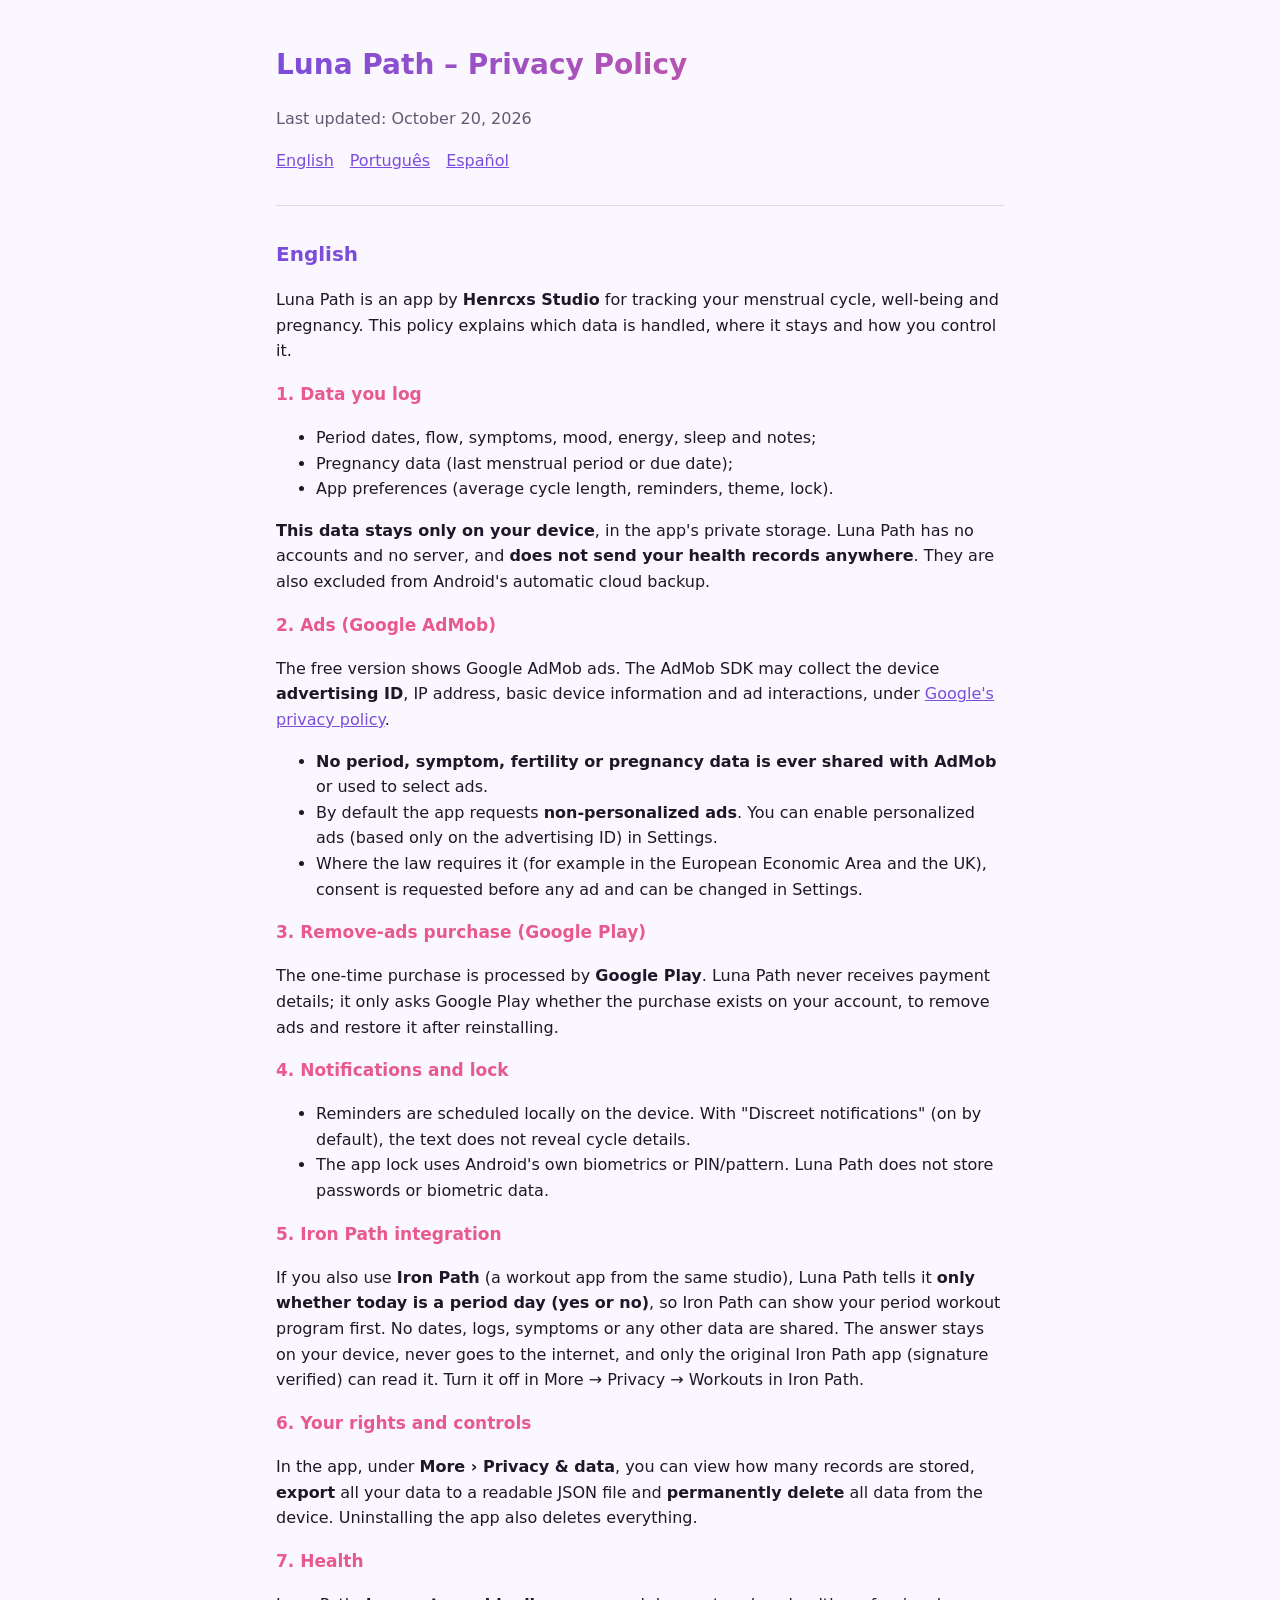
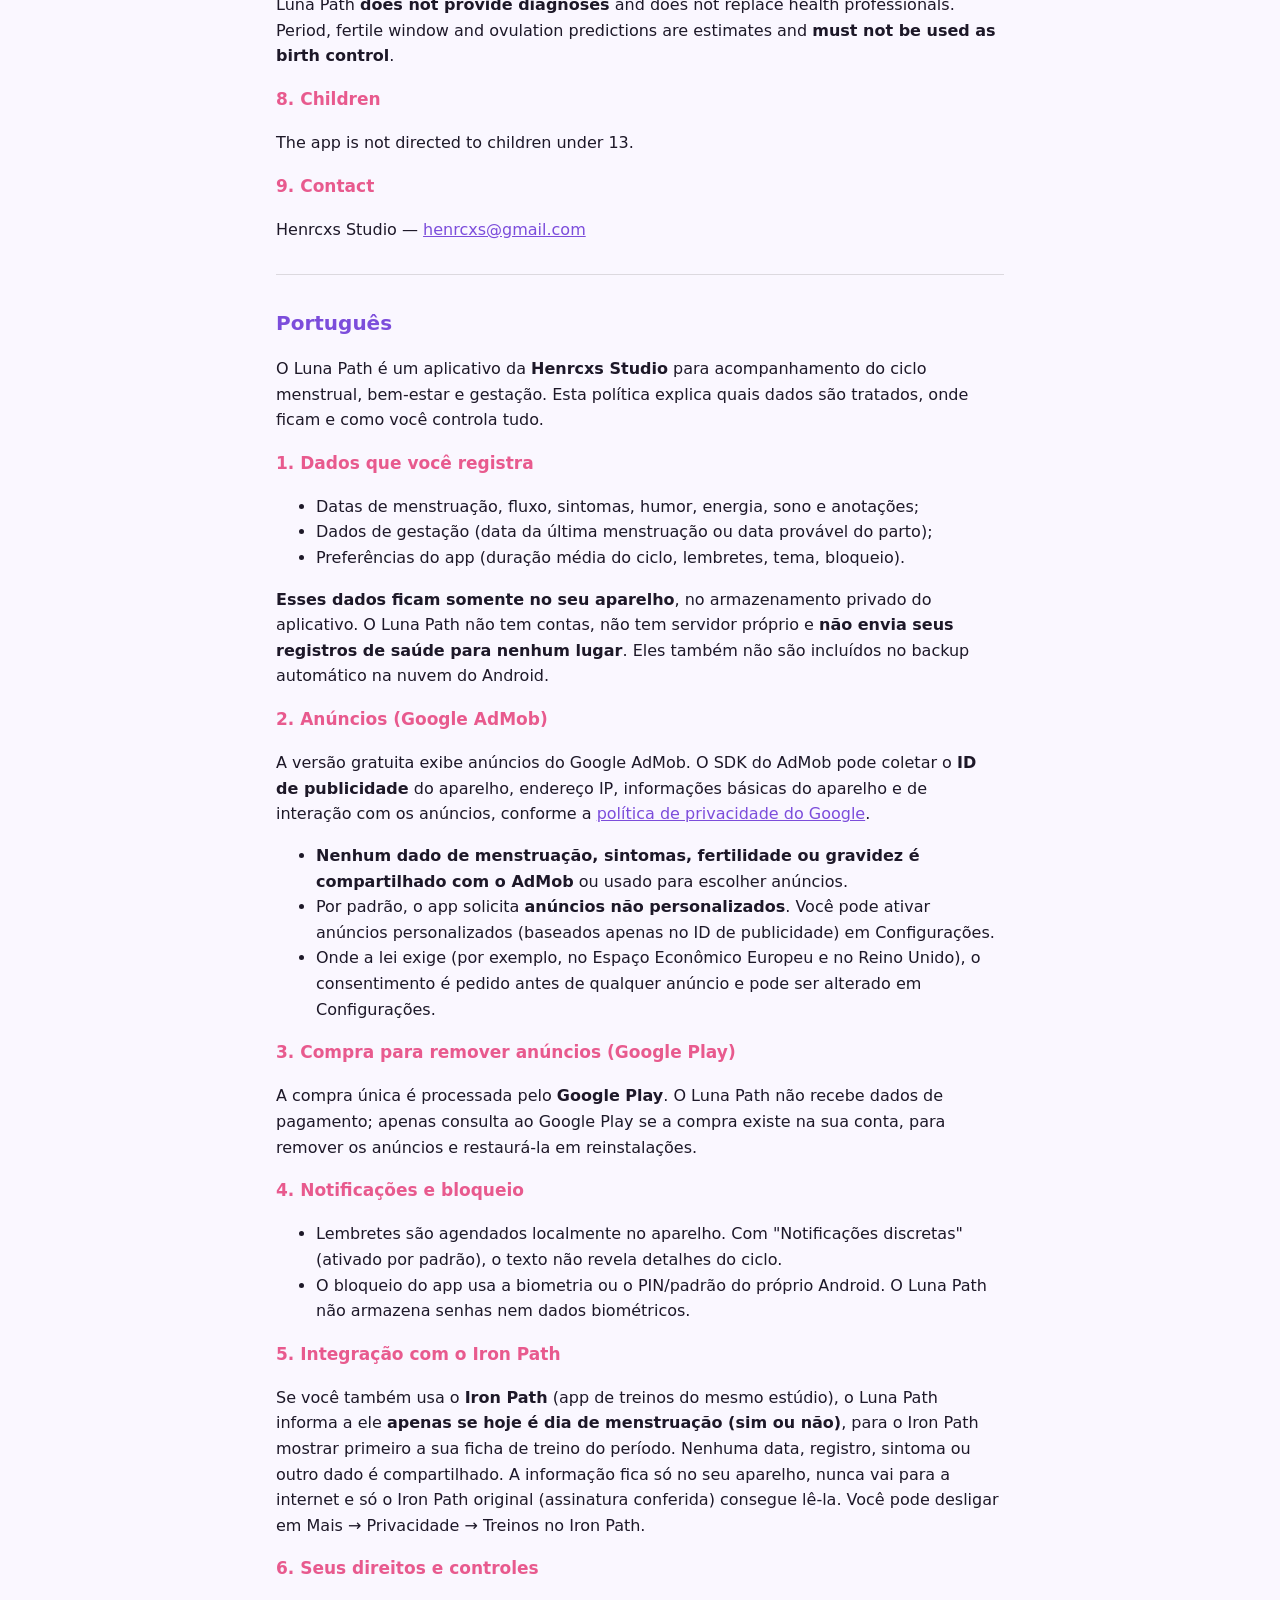
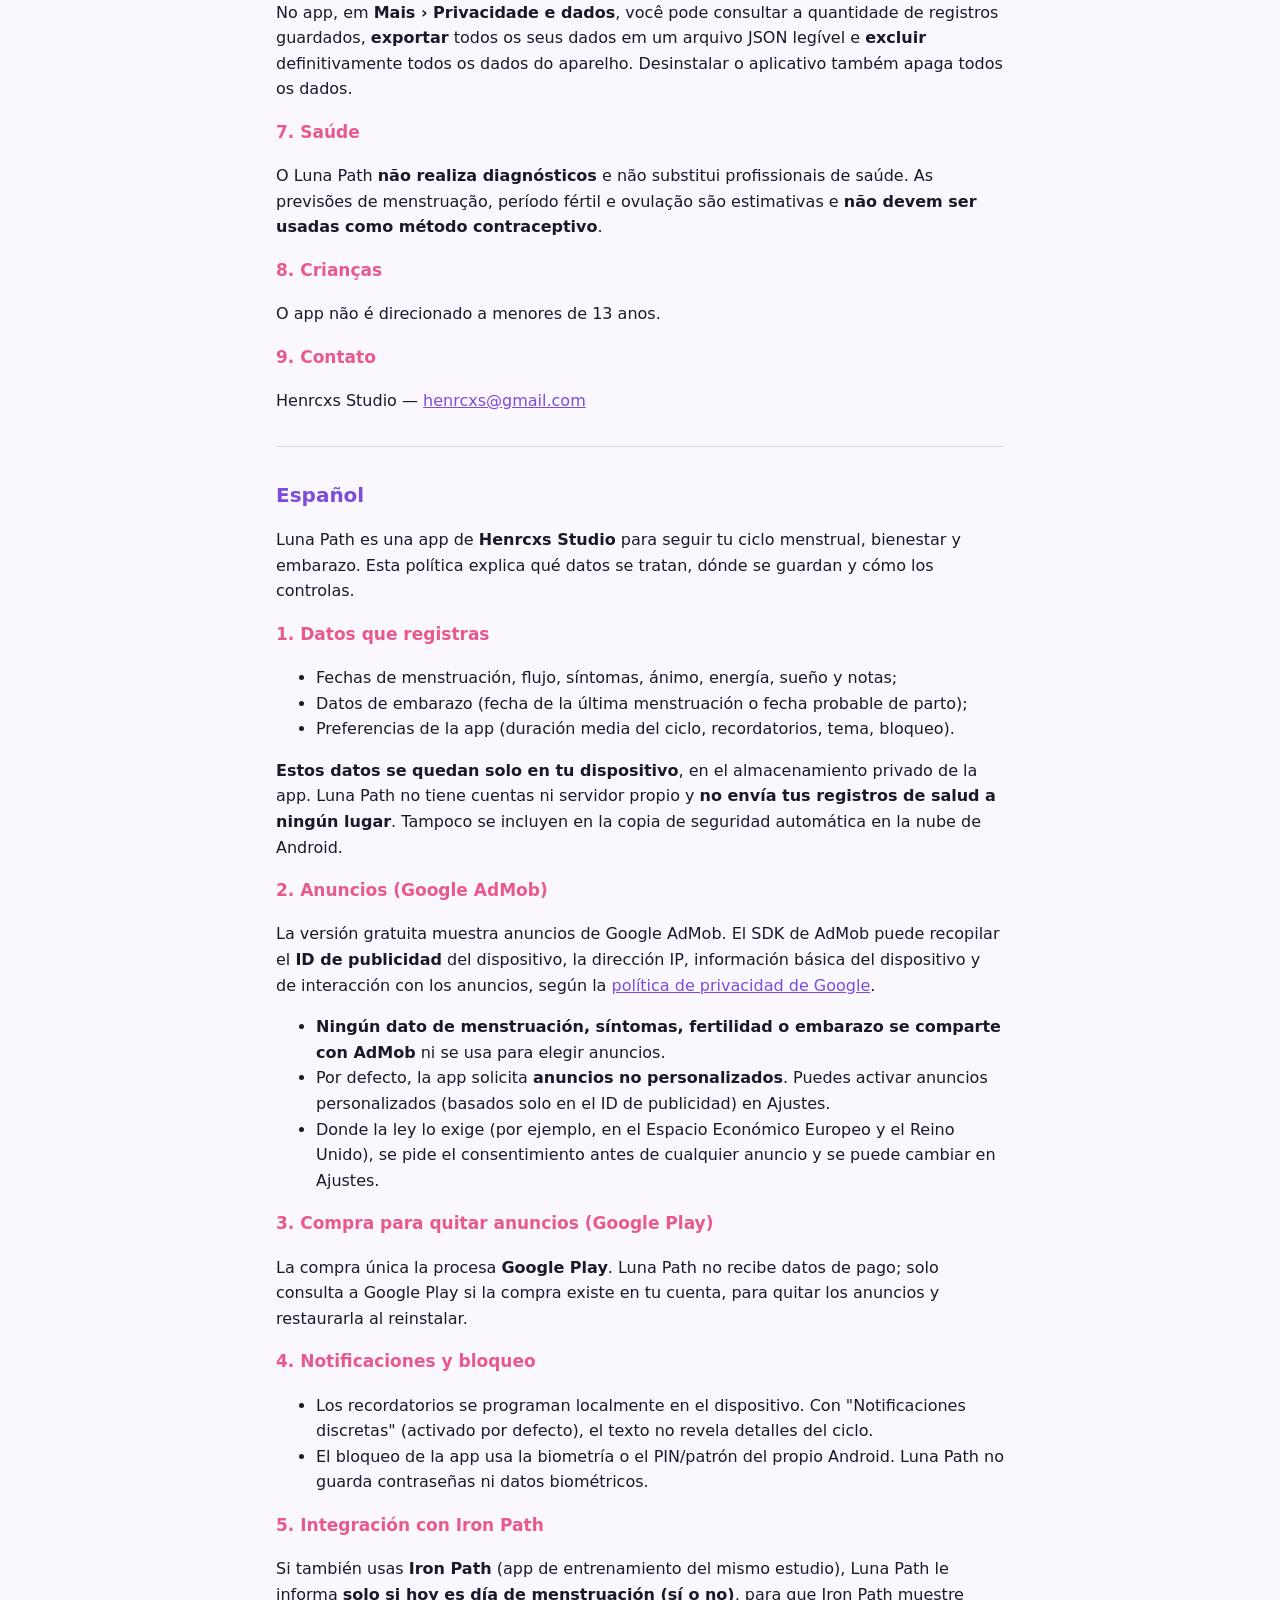
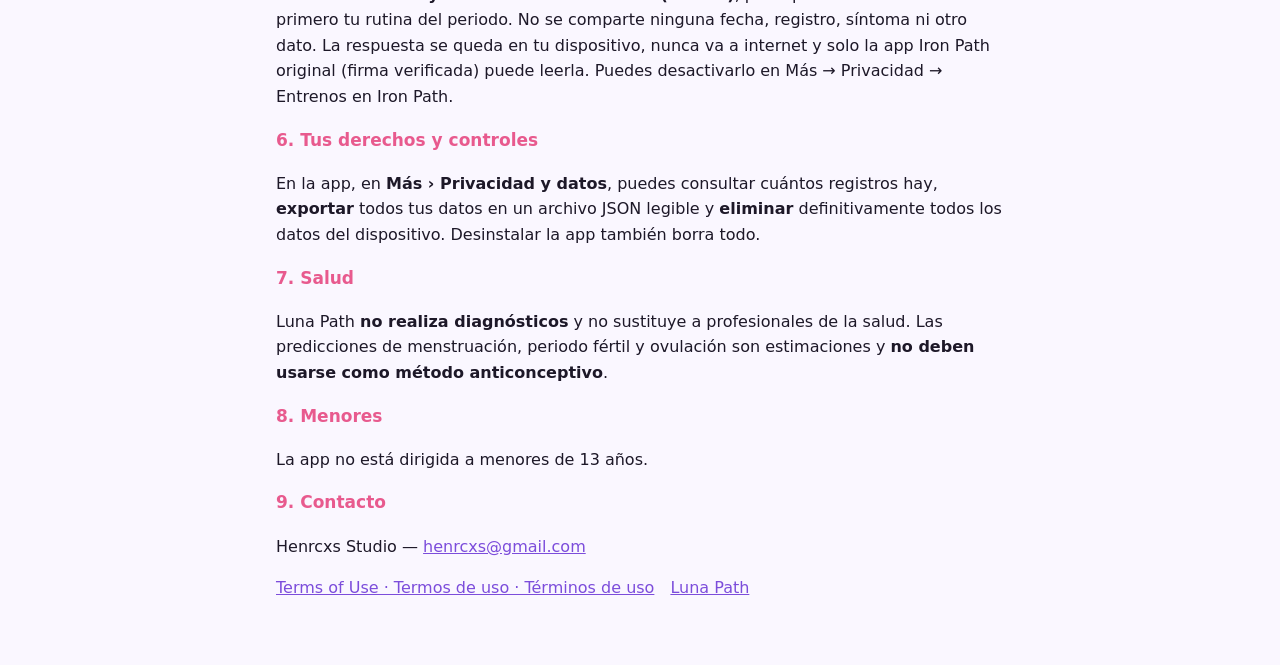
==== privacy.html @ cad344ab "Páginas do Luna Path: política de privacidade e termos de uso (EN/PT/ES) Co-Authored-By: Claude Opus" ====
<!doctype html>
<html lang="en">
<head>
<meta charset="utf-8">
<meta name="viewport" content="width=device-width, initial-scale=1">
<title>Luna Path – Privacy Policy</title>
<link rel="stylesheet" href="style.css">
</head>
<body>
<main>
<h1>Luna Path – Privacy Policy</h1>
<p class="muted">Last updated: October 20, 2026</p>
<nav><a href="#en">English</a><a href="#pt">Português</a><a href="#es">Español</a></nav>

<section id="en">
<h2>English</h2>
<p>Luna Path is an app by <strong>Henrcxs Studio</strong> for tracking your menstrual cycle, well-being and pregnancy. This policy explains which data is handled, where it stays and how you control it.</p>
<h3>1. Data you log</h3>
<ul>
<li>Period dates, flow, symptoms, mood, energy, sleep and notes;</li>
<li>Pregnancy data (last menstrual period or due date);</li>
<li>App preferences (average cycle length, reminders, theme, lock).</li>
</ul>
<p><strong>This data stays only on your device</strong>, in the app's private storage. Luna Path has no accounts and no server, and <strong>does not send your health records anywhere</strong>. They are also excluded from Android's automatic cloud backup.</p>
<h3>2. Ads (Google AdMob)</h3>
<p>The free version shows Google AdMob ads. The AdMob SDK may collect the device <strong>advertising ID</strong>, IP address, basic device information and ad interactions, under <a href="https://policies.google.com/privacy">Google's privacy policy</a>.</p>
<ul>
<li><strong>No period, symptom, fertility or pregnancy data is ever shared with AdMob</strong> or used to select ads.</li>
<li>By default the app requests <strong>non-personalized ads</strong>. You can enable personalized ads (based only on the advertising ID) in Settings.</li>
<li>Where the law requires it (for example in the European Economic Area and the UK), consent is requested before any ad and can be changed in Settings.</li>
</ul>
<h3>3. Remove-ads purchase (Google Play)</h3>
<p>The one-time purchase is processed by <strong>Google Play</strong>. Luna Path never receives payment details; it only asks Google Play whether the purchase exists on your account, to remove ads and restore it after reinstalling.</p>
<h3>4. Notifications and lock</h3>
<ul>
<li>Reminders are scheduled locally on the device. With "Discreet notifications" (on by default), the text does not reveal cycle details.</li>
<li>The app lock uses Android's own biometrics or PIN/pattern. Luna Path does not store passwords or biometric data.</li>
</ul>
<h3>5. Iron Path integration</h3>
<p>If you also use <strong>Iron Path</strong> (a workout app from the same studio), Luna Path tells it <strong>only whether today is a period day (yes or no)</strong>, so Iron Path can show your period workout program first. No dates, logs, symptoms or any other data are shared. The answer stays on your device, never goes to the internet, and only the original Iron Path app (signature verified) can read it. Turn it off in More → Privacy → Workouts in Iron Path.</p>
<h3>6. Your rights and controls</h3>
<p>In the app, under <strong>More › Privacy & data</strong>, you can view how many records are stored, <strong>export</strong> all your data to a readable JSON file and <strong>permanently delete</strong> all data from the device. Uninstalling the app also deletes everything.</p>
<h3>7. Health</h3>
<p>Luna Path <strong>does not provide diagnoses</strong> and does not replace health professionals. Period, fertile window and ovulation predictions are estimates and <strong>must not be used as birth control</strong>.</p>
<h3>8. Children</h3>
<p>The app is not directed to children under 13.</p>
<h3>9. Contact</h3>
<p>Henrcxs Studio — <a href="mailto:henrcxs@gmail.com">henrcxs@gmail.com</a></p>
</section>

<section id="pt">
<h2>Português</h2>
<p>O Luna Path é um aplicativo da <strong>Henrcxs Studio</strong> para acompanhamento do ciclo menstrual, bem-estar e gestação. Esta política explica quais dados são tratados, onde ficam e como você controla tudo.</p>
<h3>1. Dados que você registra</h3>
<ul>
<li>Datas de menstruação, fluxo, sintomas, humor, energia, sono e anotações;</li>
<li>Dados de gestação (data da última menstruação ou data provável do parto);</li>
<li>Preferências do app (duração média do ciclo, lembretes, tema, bloqueio).</li>
</ul>
<p><strong>Esses dados ficam somente no seu aparelho</strong>, no armazenamento privado do aplicativo. O Luna Path não tem contas, não tem servidor próprio e <strong>não envia seus registros de saúde para nenhum lugar</strong>. Eles também não são incluídos no backup automático na nuvem do Android.</p>
<h3>2. Anúncios (Google AdMob)</h3>
<p>A versão gratuita exibe anúncios do Google AdMob. O SDK do AdMob pode coletar o <strong>ID de publicidade</strong> do aparelho, endereço IP, informações básicas do aparelho e de interação com os anúncios, conforme a <a href="https://policies.google.com/privacy?hl=pt-BR">política de privacidade do Google</a>.</p>
<ul>
<li><strong>Nenhum dado de menstruação, sintomas, fertilidade ou gravidez é compartilhado com o AdMob</strong> ou usado para escolher anúncios.</li>
<li>Por padrão, o app solicita <strong>anúncios não personalizados</strong>. Você pode ativar anúncios personalizados (baseados apenas no ID de publicidade) em Configurações.</li>
<li>Onde a lei exige (por exemplo, no Espaço Econômico Europeu e no Reino Unido), o consentimento é pedido antes de qualquer anúncio e pode ser alterado em Configurações.</li>
</ul>
<h3>3. Compra para remover anúncios (Google Play)</h3>
<p>A compra única é processada pelo <strong>Google Play</strong>. O Luna Path não recebe dados de pagamento; apenas consulta ao Google Play se a compra existe na sua conta, para remover os anúncios e restaurá-la em reinstalações.</p>
<h3>4. Notificações e bloqueio</h3>
<ul>
<li>Lembretes são agendados localmente no aparelho. Com "Notificações discretas" (ativado por padrão), o texto não revela detalhes do ciclo.</li>
<li>O bloqueio do app usa a biometria ou o PIN/padrão do próprio Android. O Luna Path não armazena senhas nem dados biométricos.</li>
</ul>
<h3>5. Integração com o Iron Path</h3>
<p>Se você também usa o <strong>Iron Path</strong> (app de treinos do mesmo estúdio), o Luna Path informa a ele <strong>apenas se hoje é dia de menstruação (sim ou não)</strong>, para o Iron Path mostrar primeiro a sua ficha de treino do período. Nenhuma data, registro, sintoma ou outro dado é compartilhado. A informação fica só no seu aparelho, nunca vai para a internet e só o Iron Path original (assinatura conferida) consegue lê-la. Você pode desligar em Mais → Privacidade → Treinos no Iron Path.</p>
<h3>6. Seus direitos e controles</h3>
<p>No app, em <strong>Mais › Privacidade e dados</strong>, você pode consultar a quantidade de registros guardados, <strong>exportar</strong> todos os seus dados em um arquivo JSON legível e <strong>excluir</strong> definitivamente todos os dados do aparelho. Desinstalar o aplicativo também apaga todos os dados.</p>
<h3>7. Saúde</h3>
<p>O Luna Path <strong>não realiza diagnósticos</strong> e não substitui profissionais de saúde. As previsões de menstruação, período fértil e ovulação são estimativas e <strong>não devem ser usadas como método contraceptivo</strong>.</p>
<h3>8. Crianças</h3>
<p>O app não é direcionado a menores de 13 anos.</p>
<h3>9. Contato</h3>
<p>Henrcxs Studio — <a href="mailto:henrcxs@gmail.com">henrcxs@gmail.com</a></p>
</section>

<section id="es">
<h2>Español</h2>
<p>Luna Path es una app de <strong>Henrcxs Studio</strong> para seguir tu ciclo menstrual, bienestar y embarazo. Esta política explica qué datos se tratan, dónde se guardan y cómo los controlas.</p>
<h3>1. Datos que registras</h3>
<ul>
<li>Fechas de menstruación, flujo, síntomas, ánimo, energía, sueño y notas;</li>
<li>Datos de embarazo (fecha de la última menstruación o fecha probable de parto);</li>
<li>Preferencias de la app (duración media del ciclo, recordatorios, tema, bloqueo).</li>
</ul>
<p><strong>Estos datos se quedan solo en tu dispositivo</strong>, en el almacenamiento privado de la app. Luna Path no tiene cuentas ni servidor propio y <strong>no envía tus registros de salud a ningún lugar</strong>. Tampoco se incluyen en la copia de seguridad automática en la nube de Android.</p>
<h3>2. Anuncios (Google AdMob)</h3>
<p>La versión gratuita muestra anuncios de Google AdMob. El SDK de AdMob puede recopilar el <strong>ID de publicidad</strong> del dispositivo, la dirección IP, información básica del dispositivo y de interacción con los anuncios, según la <a href="https://policies.google.com/privacy?hl=es">política de privacidad de Google</a>.</p>
<ul>
<li><strong>Ningún dato de menstruación, síntomas, fertilidad o embarazo se comparte con AdMob</strong> ni se usa para elegir anuncios.</li>
<li>Por defecto, la app solicita <strong>anuncios no personalizados</strong>. Puedes activar anuncios personalizados (basados solo en el ID de publicidad) en Ajustes.</li>
<li>Donde la ley lo exige (por ejemplo, en el Espacio Económico Europeo y el Reino Unido), se pide el consentimiento antes de cualquier anuncio y se puede cambiar en Ajustes.</li>
</ul>
<h3>3. Compra para quitar anuncios (Google Play)</h3>
<p>La compra única la procesa <strong>Google Play</strong>. Luna Path no recibe datos de pago; solo consulta a Google Play si la compra existe en tu cuenta, para quitar los anuncios y restaurarla al reinstalar.</p>
<h3>4. Notificaciones y bloqueo</h3>
<ul>
<li>Los recordatorios se programan localmente en el dispositivo. Con "Notificaciones discretas" (activado por defecto), el texto no revela detalles del ciclo.</li>
<li>El bloqueo de la app usa la biometría o el PIN/patrón del propio Android. Luna Path no guarda contraseñas ni datos biométricos.</li>
</ul>
<h3>5. Integración con Iron Path</h3>
<p>Si también usas <strong>Iron Path</strong> (app de entrenamiento del mismo estudio), Luna Path le informa <strong>solo si hoy es día de menstruación (sí o no)</strong>, para que Iron Path muestre primero tu rutina del periodo. No se comparte ninguna fecha, registro, síntoma ni otro dato. La respuesta se queda en tu dispositivo, nunca va a internet y solo la app Iron Path original (firma verificada) puede leerla. Puedes desactivarlo en Más → Privacidad → Entrenos en Iron Path.</p>
<h3>6. Tus derechos y controles</h3>
<p>En la app, en <strong>Más › Privacidad y datos</strong>, puedes consultar cuántos registros hay, <strong>exportar</strong> todos tus datos en un archivo JSON legible y <strong>eliminar</strong> definitivamente todos los datos del dispositivo. Desinstalar la app también borra todo.</p>
<h3>7. Salud</h3>
<p>Luna Path <strong>no realiza diagnósticos</strong> y no sustituye a profesionales de la salud. Las predicciones de menstruación, periodo fértil y ovulación son estimaciones y <strong>no deben usarse como método anticonceptivo</strong>.</p>
<h3>8. Menores</h3>
<p>La app no está dirigida a menores de 13 años.</p>
<h3>9. Contacto</h3>
<p>Henrcxs Studio — <a href="mailto:henrcxs@gmail.com">henrcxs@gmail.com</a></p>
</section>
<footer><p><a href="terms.html">Terms of Use · Termos de uso · Términos de uso</a><a href="index.html">Luna Path</a></p></footer>
</main>
</body>
</html>
---- style.css ----
/* Visual do Luna Path: lilás, roxo e rosa suave. */
:root { --bg:#faf7ff; --text:#1d1828; --muted:#625a73; --brand:#7c4ddb; --accent:#e85a8e; }
@media (prefers-color-scheme: dark) { :root { --bg:#131019; --text:#eee9f7; --muted:#b0a7c2; --brand:#c4a8ff; --accent:#ff9ec0; } }
* { box-sizing: border-box; }
body { margin:0; background:var(--bg); color:var(--text); font-family:system-ui,-apple-system,Segoe UI,Roboto,sans-serif; line-height:1.6; }
main { max-width:760px; margin:0 auto; padding:24px 16px 48px; }
h1 { font-size:28px; background:linear-gradient(90deg,#7c4ddb,#e85a8e); -webkit-background-clip:text; background-clip:text; color:transparent; }
h2 { font-size:20px; margin-top:32px; color:var(--brand); }
h3 { color:var(--accent); font-size:17px; }
a { color:var(--brand); }
nav a, footer a { margin-right:16px; }
.muted { color:var(--muted); }
section { border-top:1px solid #8884; margin-top:32px; }
.hero { min-height:80vh; display:flex; flex-direction:column; align-items:center; justify-content:center; text-align:center; }
.moon { width:76px; height:76px; border-radius:22px; display:flex; align-items:center; justify-content:center; font-size:38px;
        background:linear-gradient(135deg,#7c4ddb,#e85a8e); margin-bottom:16px; }
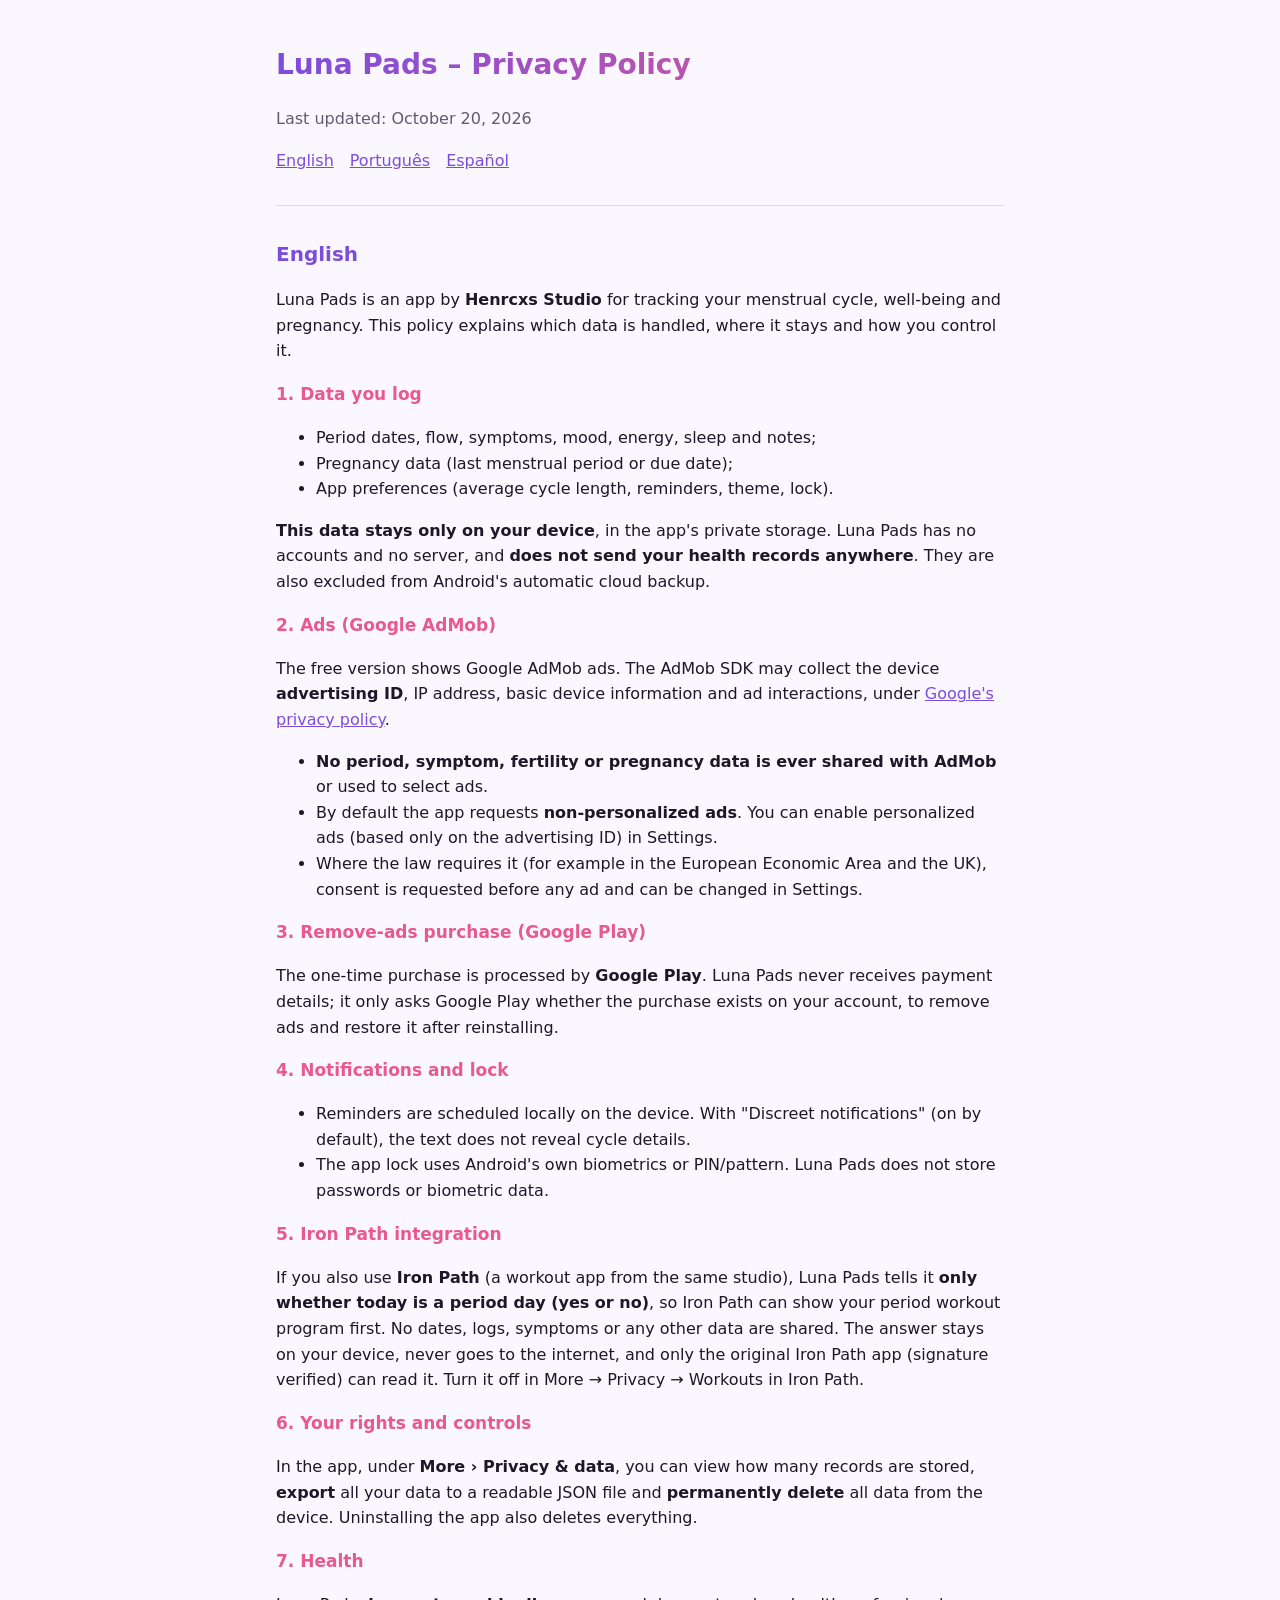
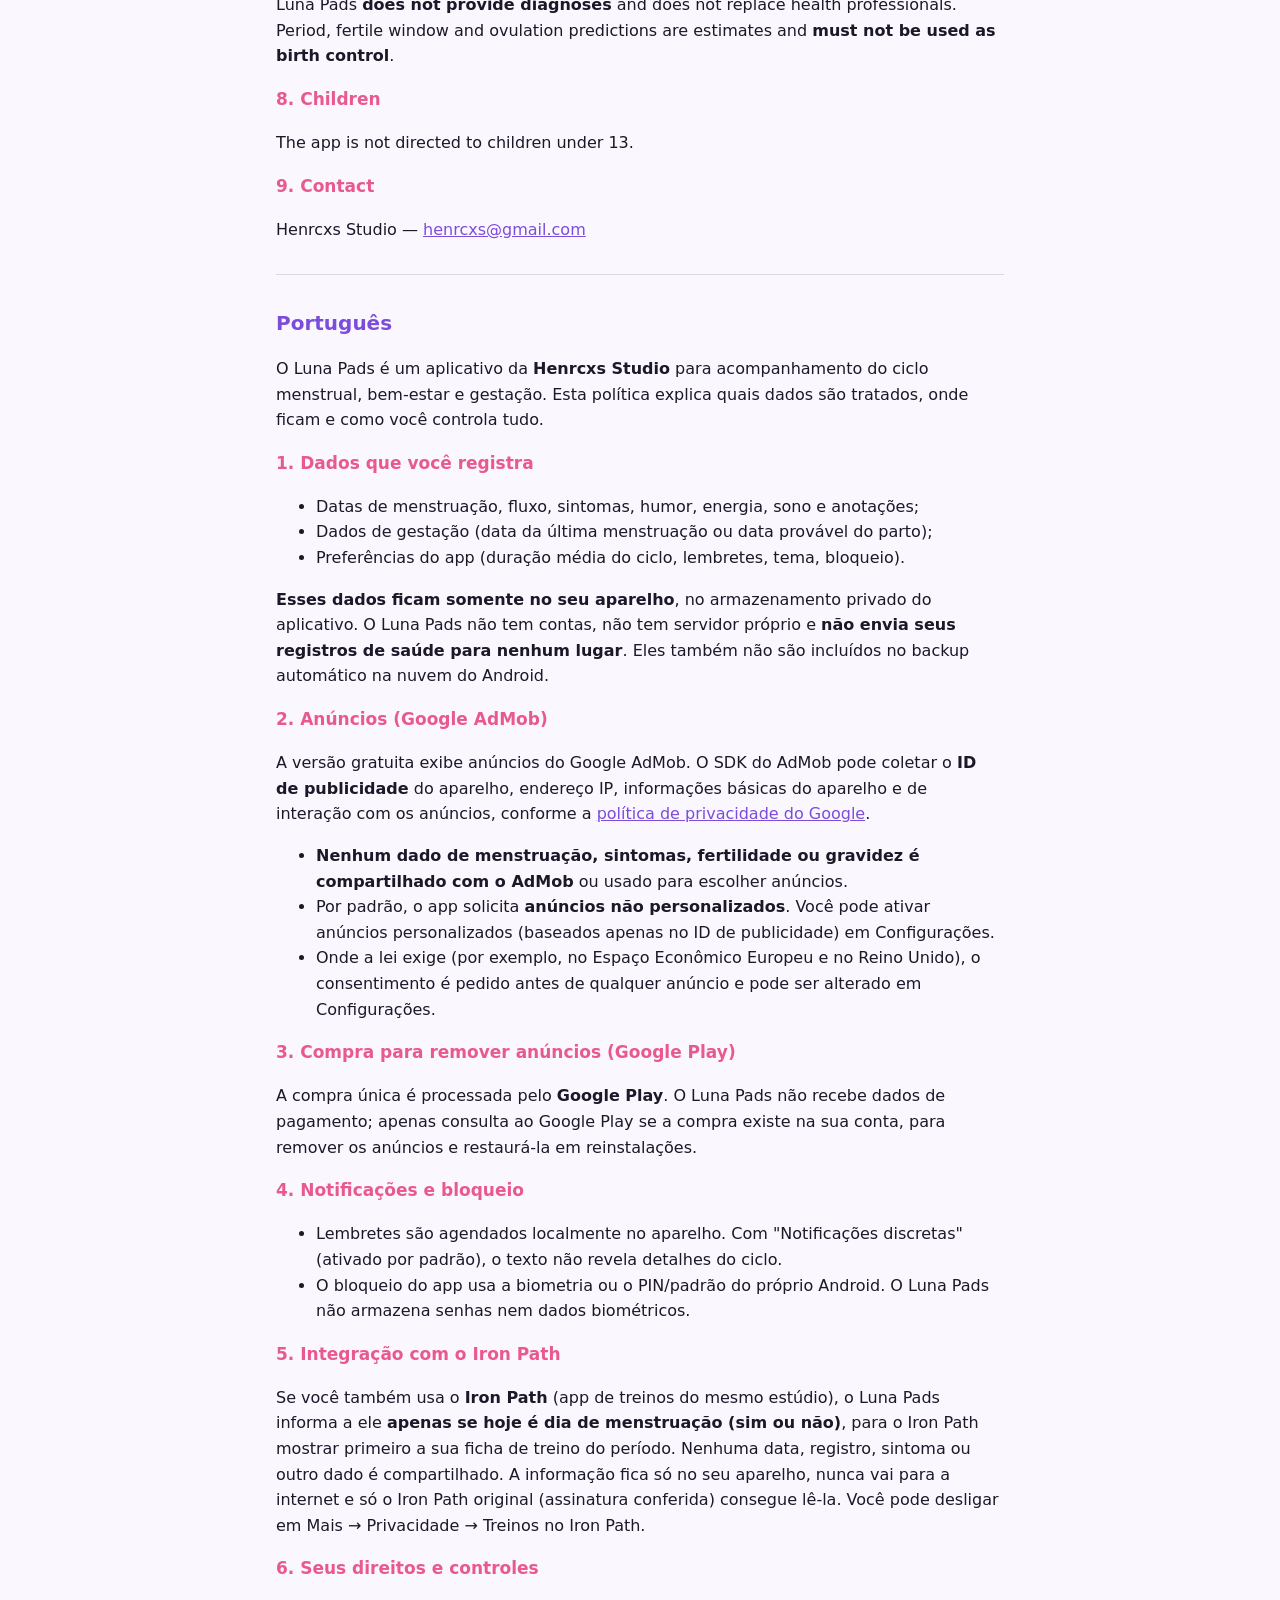
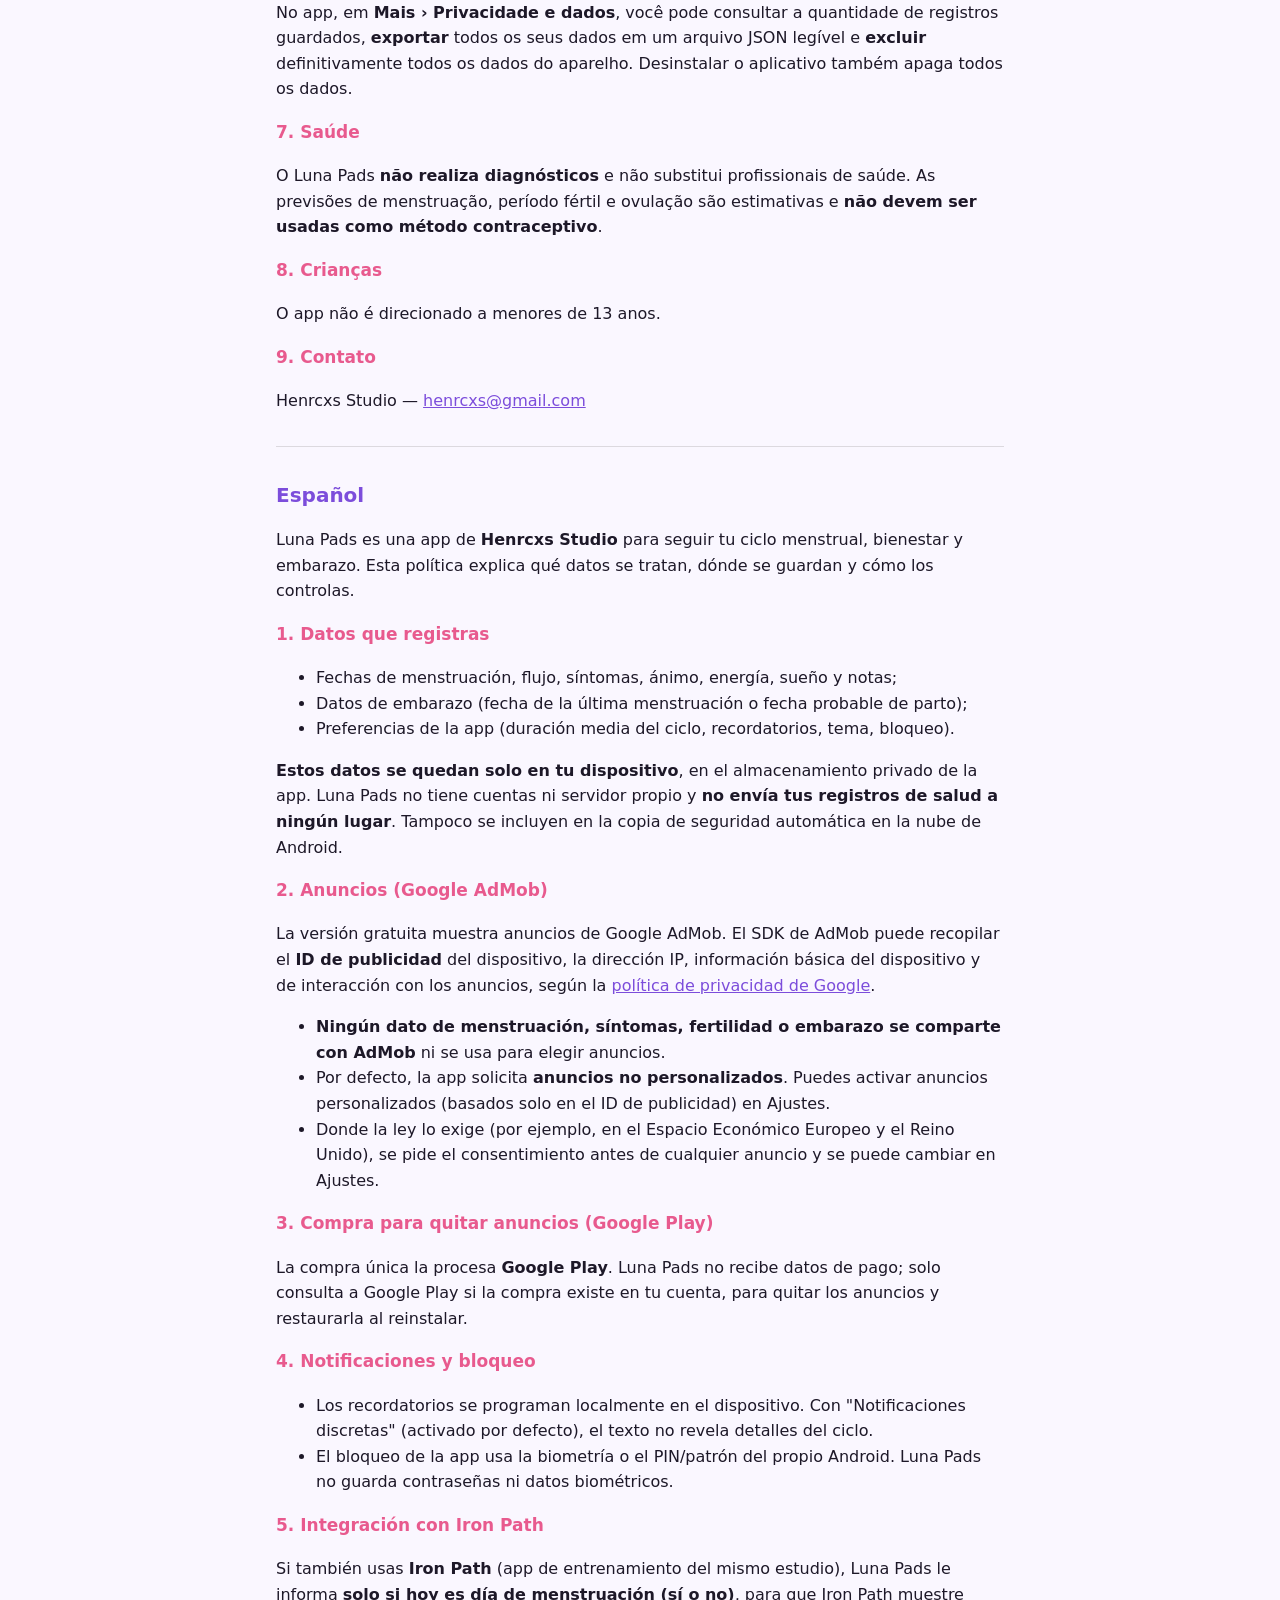
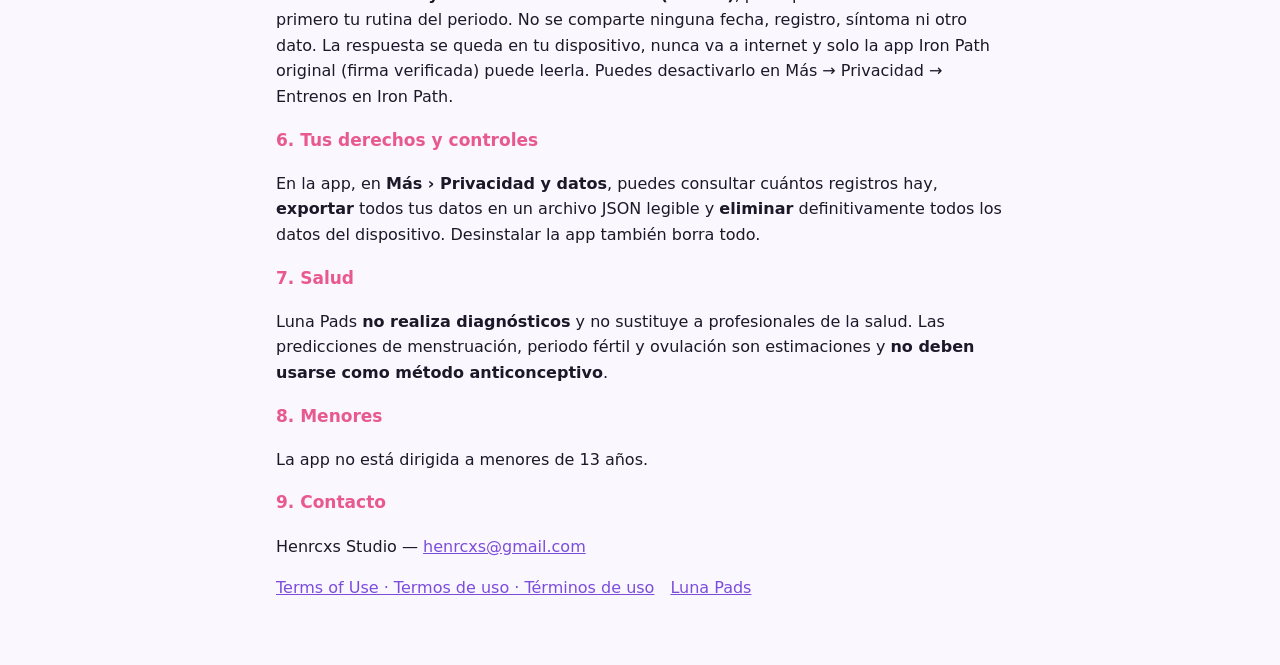
==== commit da7e571f: "Páginas renomeadas para Luna Pads Co-Authored-By: Claude Opus 5.5 <noreply@anthropic.com>" ====
--- a/privacy.html
+++ b/privacy.html
@@ -3,25 +3,25 @@
 <head>
 <meta charset="utf-8">
 <meta name="viewport" content="width=device-width, initial-scale=1">
-<title>Luna Path – Privacy Policy</title>
+<title>Luna Pads – Privacy Policy</title>
 <link rel="stylesheet" href="style.css">
 </head>
 <body>
 <main>
-<h1>Luna Path – Privacy Policy</h1>
+<h1>Luna Pads – Privacy Policy</h1>
 <p class="muted">Last updated: October 20, 2026</p>
 <nav><a href="#en">English</a><a href="#pt">Português</a><a href="#es">Español</a></nav>
 
 <section id="en">
 <h2>English</h2>
-<p>Luna Path is an app by <strong>Henrcxs Studio</strong> for tracking your menstrual cycle, well-being and pregnancy. This policy explains which data is handled, where it stays and how you control it.</p>
+<p>Luna Pads is an app by <strong>Henrcxs Studio</strong> for tracking your menstrual cycle, well-being and pregnancy. This policy explains which data is handled, where it stays and how you control it.</p>
 <h3>1. Data you log</h3>
 <ul>
 <li>Period dates, flow, symptoms, mood, energy, sleep and notes;</li>
 <li>Pregnancy data (last menstrual period or due date);</li>
 <li>App preferences (average cycle length, reminders, theme, lock).</li>
 </ul>
-<p><strong>This data stays only on your device</strong>, in the app's private storage. Luna Path has no accounts and no server, and <strong>does not send your health records anywhere</strong>. They are also excluded from Android's automatic cloud backup.</p>
+<p><strong>This data stays only on your device</strong>, in the app's private storage. Luna Pads has no accounts and no server, and <strong>does not send your health records anywhere</strong>. They are also excluded from Android's automatic cloud backup.</p>
 <h3>2. Ads (Google AdMob)</h3>
 <p>The free version shows Google AdMob ads. The AdMob SDK may collect the device <strong>advertising ID</strong>, IP address, basic device information and ad interactions, under <a href="https://policies.google.com/privacy">Google's privacy policy</a>.</p>
 <ul>
@@ -30,18 +30,18 @@
 <li>Where the law requires it (for example in the European Economic Area and the UK), consent is requested before any ad and can be changed in Settings.</li>
 </ul>
 <h3>3. Remove-ads purchase (Google Play)</h3>
-<p>The one-time purchase is processed by <strong>Google Play</strong>. Luna Path never receives payment details; it only asks Google Play whether the purchase exists on your account, to remove ads and restore it after reinstalling.</p>
+<p>The one-time purchase is processed by <strong>Google Play</strong>. Luna Pads never receives payment details; it only asks Google Play whether the purchase exists on your account, to remove ads and restore it after reinstalling.</p>
 <h3>4. Notifications and lock</h3>
 <ul>
 <li>Reminders are scheduled locally on the device. With "Discreet notifications" (on by default), the text does not reveal cycle details.</li>
-<li>The app lock uses Android's own biometrics or PIN/pattern. Luna Path does not store passwords or biometric data.</li>
+<li>The app lock uses Android's own biometrics or PIN/pattern. Luna Pads does not store passwords or biometric data.</li>
 </ul>
 <h3>5. Iron Path integration</h3>
-<p>If you also use <strong>Iron Path</strong> (a workout app from the same studio), Luna Path tells it <strong>only whether today is a period day (yes or no)</strong>, so Iron Path can show your period workout program first. No dates, logs, symptoms or any other data are shared. The answer stays on your device, never goes to the internet, and only the original Iron Path app (signature verified) can read it. Turn it off in More → Privacy → Workouts in Iron Path.</p>
+<p>If you also use <strong>Iron Path</strong> (a workout app from the same studio), Luna Pads tells it <strong>only whether today is a period day (yes or no)</strong>, so Iron Path can show your period workout program first. No dates, logs, symptoms or any other data are shared. The answer stays on your device, never goes to the internet, and only the original Iron Path app (signature verified) can read it. Turn it off in More → Privacy → Workouts in Iron Path.</p>
 <h3>6. Your rights and controls</h3>
 <p>In the app, under <strong>More › Privacy & data</strong>, you can view how many records are stored, <strong>export</strong> all your data to a readable JSON file and <strong>permanently delete</strong> all data from the device. Uninstalling the app also deletes everything.</p>
 <h3>7. Health</h3>
-<p>Luna Path <strong>does not provide diagnoses</strong> and does not replace health professionals. Period, fertile window and ovulation predictions are estimates and <strong>must not be used as birth control</strong>.</p>
+<p>Luna Pads <strong>does not provide diagnoses</strong> and does not replace health professionals. Period, fertile window and ovulation predictions are estimates and <strong>must not be used as birth control</strong>.</p>
 <h3>8. Children</h3>
 <p>The app is not directed to children under 13.</p>
 <h3>9. Contact</h3>
@@ -50,14 +50,14 @@
 
 <section id="pt">
 <h2>Português</h2>
-<p>O Luna Path é um aplicativo da <strong>Henrcxs Studio</strong> para acompanhamento do ciclo menstrual, bem-estar e gestação. Esta política explica quais dados são tratados, onde ficam e como você controla tudo.</p>
+<p>O Luna Pads é um aplicativo da <strong>Henrcxs Studio</strong> para acompanhamento do ciclo menstrual, bem-estar e gestação. Esta política explica quais dados são tratados, onde ficam e como você controla tudo.</p>
 <h3>1. Dados que você registra</h3>
 <ul>
 <li>Datas de menstruação, fluxo, sintomas, humor, energia, sono e anotações;</li>
 <li>Dados de gestação (data da última menstruação ou data provável do parto);</li>
 <li>Preferências do app (duração média do ciclo, lembretes, tema, bloqueio).</li>
 </ul>
-<p><strong>Esses dados ficam somente no seu aparelho</strong>, no armazenamento privado do aplicativo. O Luna Path não tem contas, não tem servidor próprio e <strong>não envia seus registros de saúde para nenhum lugar</strong>. Eles também não são incluídos no backup automático na nuvem do Android.</p>
+<p><strong>Esses dados ficam somente no seu aparelho</strong>, no armazenamento privado do aplicativo. O Luna Pads não tem contas, não tem servidor próprio e <strong>não envia seus registros de saúde para nenhum lugar</strong>. Eles também não são incluídos no backup automático na nuvem do Android.</p>
 <h3>2. Anúncios (Google AdMob)</h3>
 <p>A versão gratuita exibe anúncios do Google AdMob. O SDK do AdMob pode coletar o <strong>ID de publicidade</strong> do aparelho, endereço IP, informações básicas do aparelho e de interação com os anúncios, conforme a <a href="https://policies.google.com/privacy?hl=pt-BR">política de privacidade do Google</a>.</p>
 <ul>
@@ -66,18 +66,18 @@
 <li>Onde a lei exige (por exemplo, no Espaço Econômico Europeu e no Reino Unido), o consentimento é pedido antes de qualquer anúncio e pode ser alterado em Configurações.</li>
 </ul>
 <h3>3. Compra para remover anúncios (Google Play)</h3>
-<p>A compra única é processada pelo <strong>Google Play</strong>. O Luna Path não recebe dados de pagamento; apenas consulta ao Google Play se a compra existe na sua conta, para remover os anúncios e restaurá-la em reinstalações.</p>
+<p>A compra única é processada pelo <strong>Google Play</strong>. O Luna Pads não recebe dados de pagamento; apenas consulta ao Google Play se a compra existe na sua conta, para remover os anúncios e restaurá-la em reinstalações.</p>
 <h3>4. Notificações e bloqueio</h3>
 <ul>
 <li>Lembretes são agendados localmente no aparelho. Com "Notificações discretas" (ativado por padrão), o texto não revela detalhes do ciclo.</li>
-<li>O bloqueio do app usa a biometria ou o PIN/padrão do próprio Android. O Luna Path não armazena senhas nem dados biométricos.</li>
+<li>O bloqueio do app usa a biometria ou o PIN/padrão do próprio Android. O Luna Pads não armazena senhas nem dados biométricos.</li>
 </ul>
 <h3>5. Integração com o Iron Path</h3>
-<p>Se você também usa o <strong>Iron Path</strong> (app de treinos do mesmo estúdio), o Luna Path informa a ele <strong>apenas se hoje é dia de menstruação (sim ou não)</strong>, para o Iron Path mostrar primeiro a sua ficha de treino do período. Nenhuma data, registro, sintoma ou outro dado é compartilhado. A informação fica só no seu aparelho, nunca vai para a internet e só o Iron Path original (assinatura conferida) consegue lê-la. Você pode desligar em Mais → Privacidade → Treinos no Iron Path.</p>
+<p>Se você também usa o <strong>Iron Path</strong> (app de treinos do mesmo estúdio), o Luna Pads informa a ele <strong>apenas se hoje é dia de menstruação (sim ou não)</strong>, para o Iron Path mostrar primeiro a sua ficha de treino do período. Nenhuma data, registro, sintoma ou outro dado é compartilhado. A informação fica só no seu aparelho, nunca vai para a internet e só o Iron Path original (assinatura conferida) consegue lê-la. Você pode desligar em Mais → Privacidade → Treinos no Iron Path.</p>
 <h3>6. Seus direitos e controles</h3>
 <p>No app, em <strong>Mais › Privacidade e dados</strong>, você pode consultar a quantidade de registros guardados, <strong>exportar</strong> todos os seus dados em um arquivo JSON legível e <strong>excluir</strong> definitivamente todos os dados do aparelho. Desinstalar o aplicativo também apaga todos os dados.</p>
 <h3>7. Saúde</h3>
-<p>O Luna Path <strong>não realiza diagnósticos</strong> e não substitui profissionais de saúde. As previsões de menstruação, período fértil e ovulação são estimativas e <strong>não devem ser usadas como método contraceptivo</strong>.</p>
+<p>O Luna Pads <strong>não realiza diagnósticos</strong> e não substitui profissionais de saúde. As previsões de menstruação, período fértil e ovulação são estimativas e <strong>não devem ser usadas como método contraceptivo</strong>.</p>
 <h3>8. Crianças</h3>
 <p>O app não é direcionado a menores de 13 anos.</p>
 <h3>9. Contato</h3>
@@ -86,14 +86,14 @@
 
 <section id="es">
 <h2>Español</h2>
-<p>Luna Path es una app de <strong>Henrcxs Studio</strong> para seguir tu ciclo menstrual, bienestar y embarazo. Esta política explica qué datos se tratan, dónde se guardan y cómo los controlas.</p>
+<p>Luna Pads es una app de <strong>Henrcxs Studio</strong> para seguir tu ciclo menstrual, bienestar y embarazo. Esta política explica qué datos se tratan, dónde se guardan y cómo los controlas.</p>
 <h3>1. Datos que registras</h3>
 <ul>
 <li>Fechas de menstruación, flujo, síntomas, ánimo, energía, sueño y notas;</li>
 <li>Datos de embarazo (fecha de la última menstruación o fecha probable de parto);</li>
 <li>Preferencias de la app (duración media del ciclo, recordatorios, tema, bloqueo).</li>
 </ul>
-<p><strong>Estos datos se quedan solo en tu dispositivo</strong>, en el almacenamiento privado de la app. Luna Path no tiene cuentas ni servidor propio y <strong>no envía tus registros de salud a ningún lugar</strong>. Tampoco se incluyen en la copia de seguridad automática en la nube de Android.</p>
+<p><strong>Estos datos se quedan solo en tu dispositivo</strong>, en el almacenamiento privado de la app. Luna Pads no tiene cuentas ni servidor propio y <strong>no envía tus registros de salud a ningún lugar</strong>. Tampoco se incluyen en la copia de seguridad automática en la nube de Android.</p>
 <h3>2. Anuncios (Google AdMob)</h3>
 <p>La versión gratuita muestra anuncios de Google AdMob. El SDK de AdMob puede recopilar el <strong>ID de publicidad</strong> del dispositivo, la dirección IP, información básica del dispositivo y de interacción con los anuncios, según la <a href="https://policies.google.com/privacy?hl=es">política de privacidad de Google</a>.</p>
 <ul>
@@ -102,24 +102,24 @@
 <li>Donde la ley lo exige (por ejemplo, en el Espacio Económico Europeo y el Reino Unido), se pide el consentimiento antes de cualquier anuncio y se puede cambiar en Ajustes.</li>
 </ul>
 <h3>3. Compra para quitar anuncios (Google Play)</h3>
-<p>La compra única la procesa <strong>Google Play</strong>. Luna Path no recibe datos de pago; solo consulta a Google Play si la compra existe en tu cuenta, para quitar los anuncios y restaurarla al reinstalar.</p>
+<p>La compra única la procesa <strong>Google Play</strong>. Luna Pads no recibe datos de pago; solo consulta a Google Play si la compra existe en tu cuenta, para quitar los anuncios y restaurarla al reinstalar.</p>
 <h3>4. Notificaciones y bloqueo</h3>
 <ul>
 <li>Los recordatorios se programan localmente en el dispositivo. Con "Notificaciones discretas" (activado por defecto), el texto no revela detalles del ciclo.</li>
-<li>El bloqueo de la app usa la biometría o el PIN/patrón del propio Android. Luna Path no guarda contraseñas ni datos biométricos.</li>
+<li>El bloqueo de la app usa la biometría o el PIN/patrón del propio Android. Luna Pads no guarda contraseñas ni datos biométricos.</li>
 </ul>
 <h3>5. Integración con Iron Path</h3>
-<p>Si también usas <strong>Iron Path</strong> (app de entrenamiento del mismo estudio), Luna Path le informa <strong>solo si hoy es día de menstruación (sí o no)</strong>, para que Iron Path muestre primero tu rutina del periodo. No se comparte ninguna fecha, registro, síntoma ni otro dato. La respuesta se queda en tu dispositivo, nunca va a internet y solo la app Iron Path original (firma verificada) puede leerla. Puedes desactivarlo en Más → Privacidad → Entrenos en Iron Path.</p>
+<p>Si también usas <strong>Iron Path</strong> (app de entrenamiento del mismo estudio), Luna Pads le informa <strong>solo si hoy es día de menstruación (sí o no)</strong>, para que Iron Path muestre primero tu rutina del periodo. No se comparte ninguna fecha, registro, síntoma ni otro dato. La respuesta se queda en tu dispositivo, nunca va a internet y solo la app Iron Path original (firma verificada) puede leerla. Puedes desactivarlo en Más → Privacidad → Entrenos en Iron Path.</p>
 <h3>6. Tus derechos y controles</h3>
 <p>En la app, en <strong>Más › Privacidad y datos</strong>, puedes consultar cuántos registros hay, <strong>exportar</strong> todos tus datos en un archivo JSON legible y <strong>eliminar</strong> definitivamente todos los datos del dispositivo. Desinstalar la app también borra todo.</p>
 <h3>7. Salud</h3>
-<p>Luna Path <strong>no realiza diagnósticos</strong> y no sustituye a profesionales de la salud. Las predicciones de menstruación, periodo fértil y ovulación son estimaciones y <strong>no deben usarse como método anticonceptivo</strong>.</p>
+<p>Luna Pads <strong>no realiza diagnósticos</strong> y no sustituye a profesionales de la salud. Las predicciones de menstruación, periodo fértil y ovulación son estimaciones y <strong>no deben usarse como método anticonceptivo</strong>.</p>
 <h3>8. Menores</h3>
 <p>La app no está dirigida a menores de 13 años.</p>
 <h3>9. Contacto</h3>
 <p>Henrcxs Studio — <a href="mailto:henrcxs@gmail.com">henrcxs@gmail.com</a></p>
 </section>
-<footer><p><a href="terms.html">Terms of Use · Termos de uso · Términos de uso</a><a href="index.html">Luna Path</a></p></footer>
+<footer><p><a href="terms.html">Terms of Use · Termos de uso · Términos de uso</a><a href="index.html">Luna Pads</a></p></footer>
 </main>
 </body>
 </html>
--- a/style.css
+++ b/style.css
@@ -1,4 +1,4 @@
-/* Visual do Luna Path: lilás, roxo e rosa suave. */
+/* Visual do Luna Pads: lilás, roxo e rosa suave. */
 :root { --bg:#faf7ff; --text:#1d1828; --muted:#625a73; --brand:#7c4ddb; --accent:#e85a8e; }
 @media (prefers-color-scheme: dark) { :root { --bg:#131019; --text:#eee9f7; --muted:#b0a7c2; --brand:#c4a8ff; --accent:#ff9ec0; } }
 * { box-sizing: border-box; }
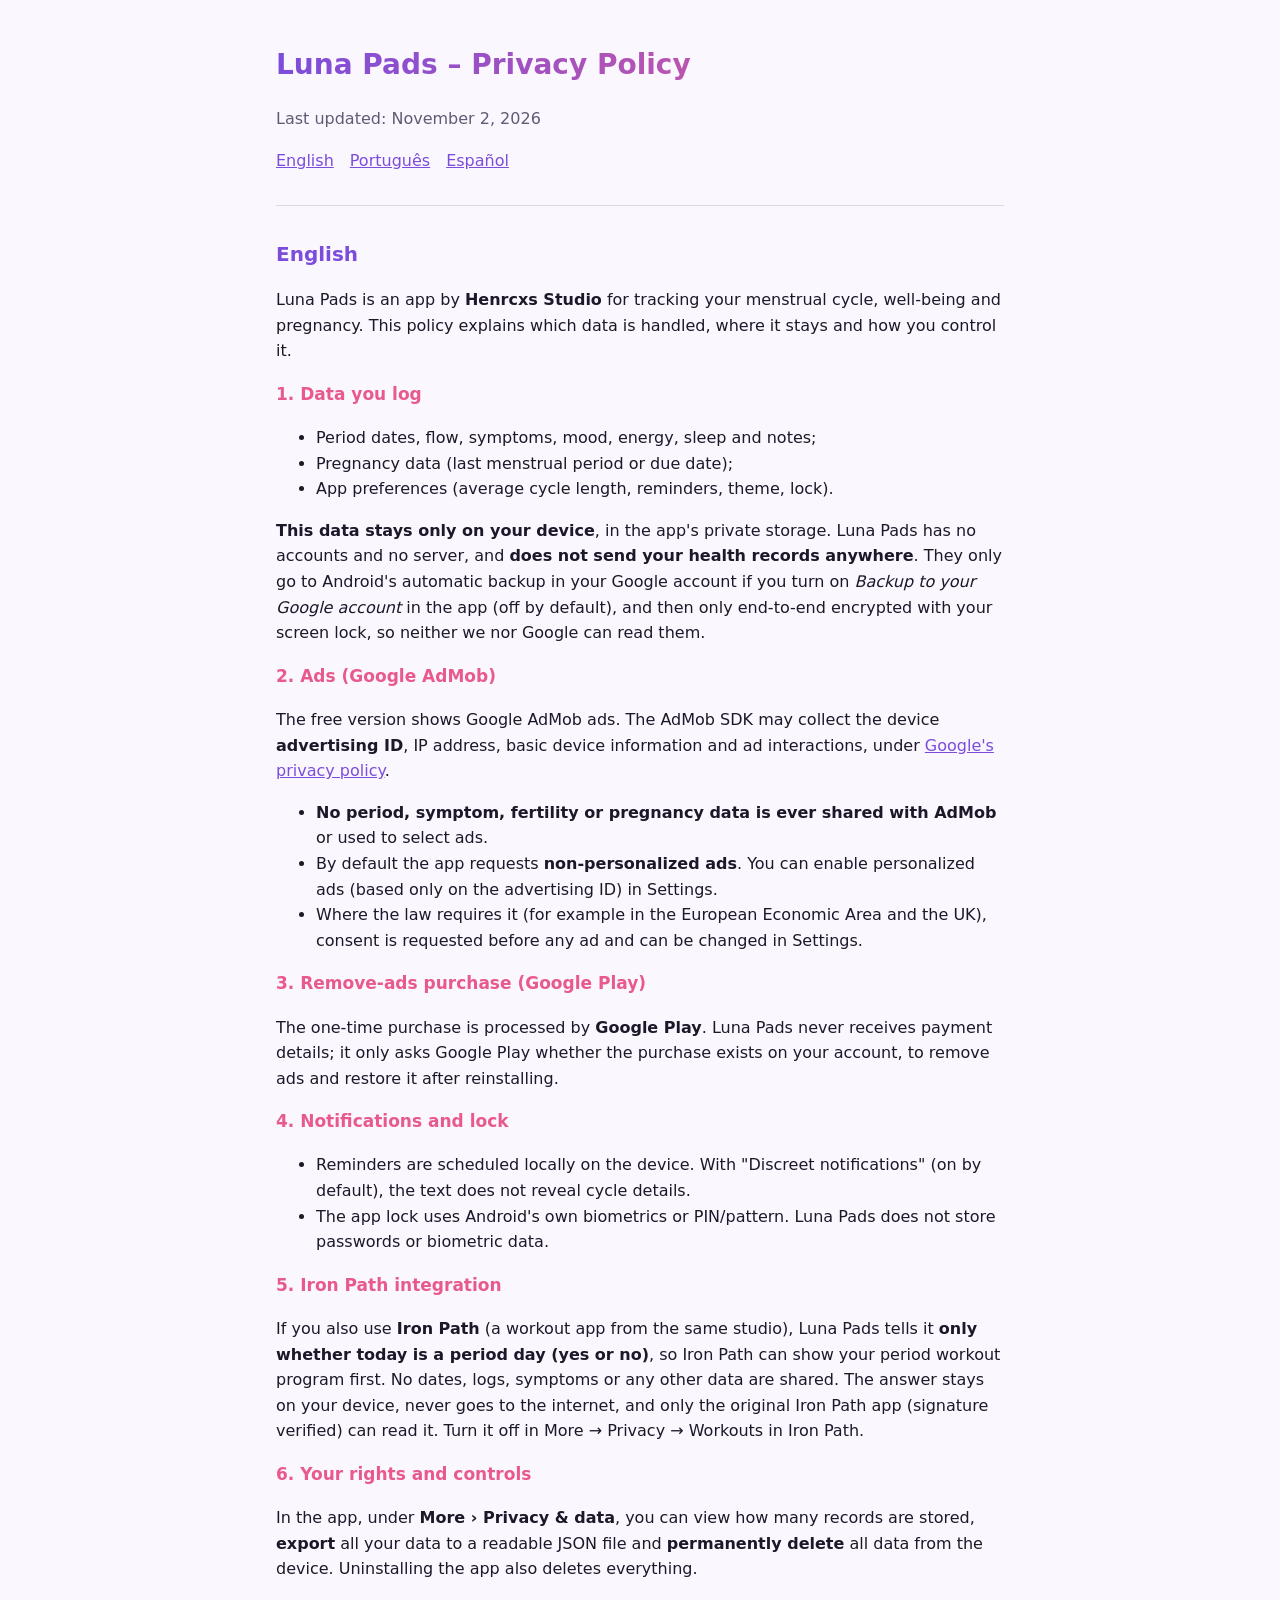
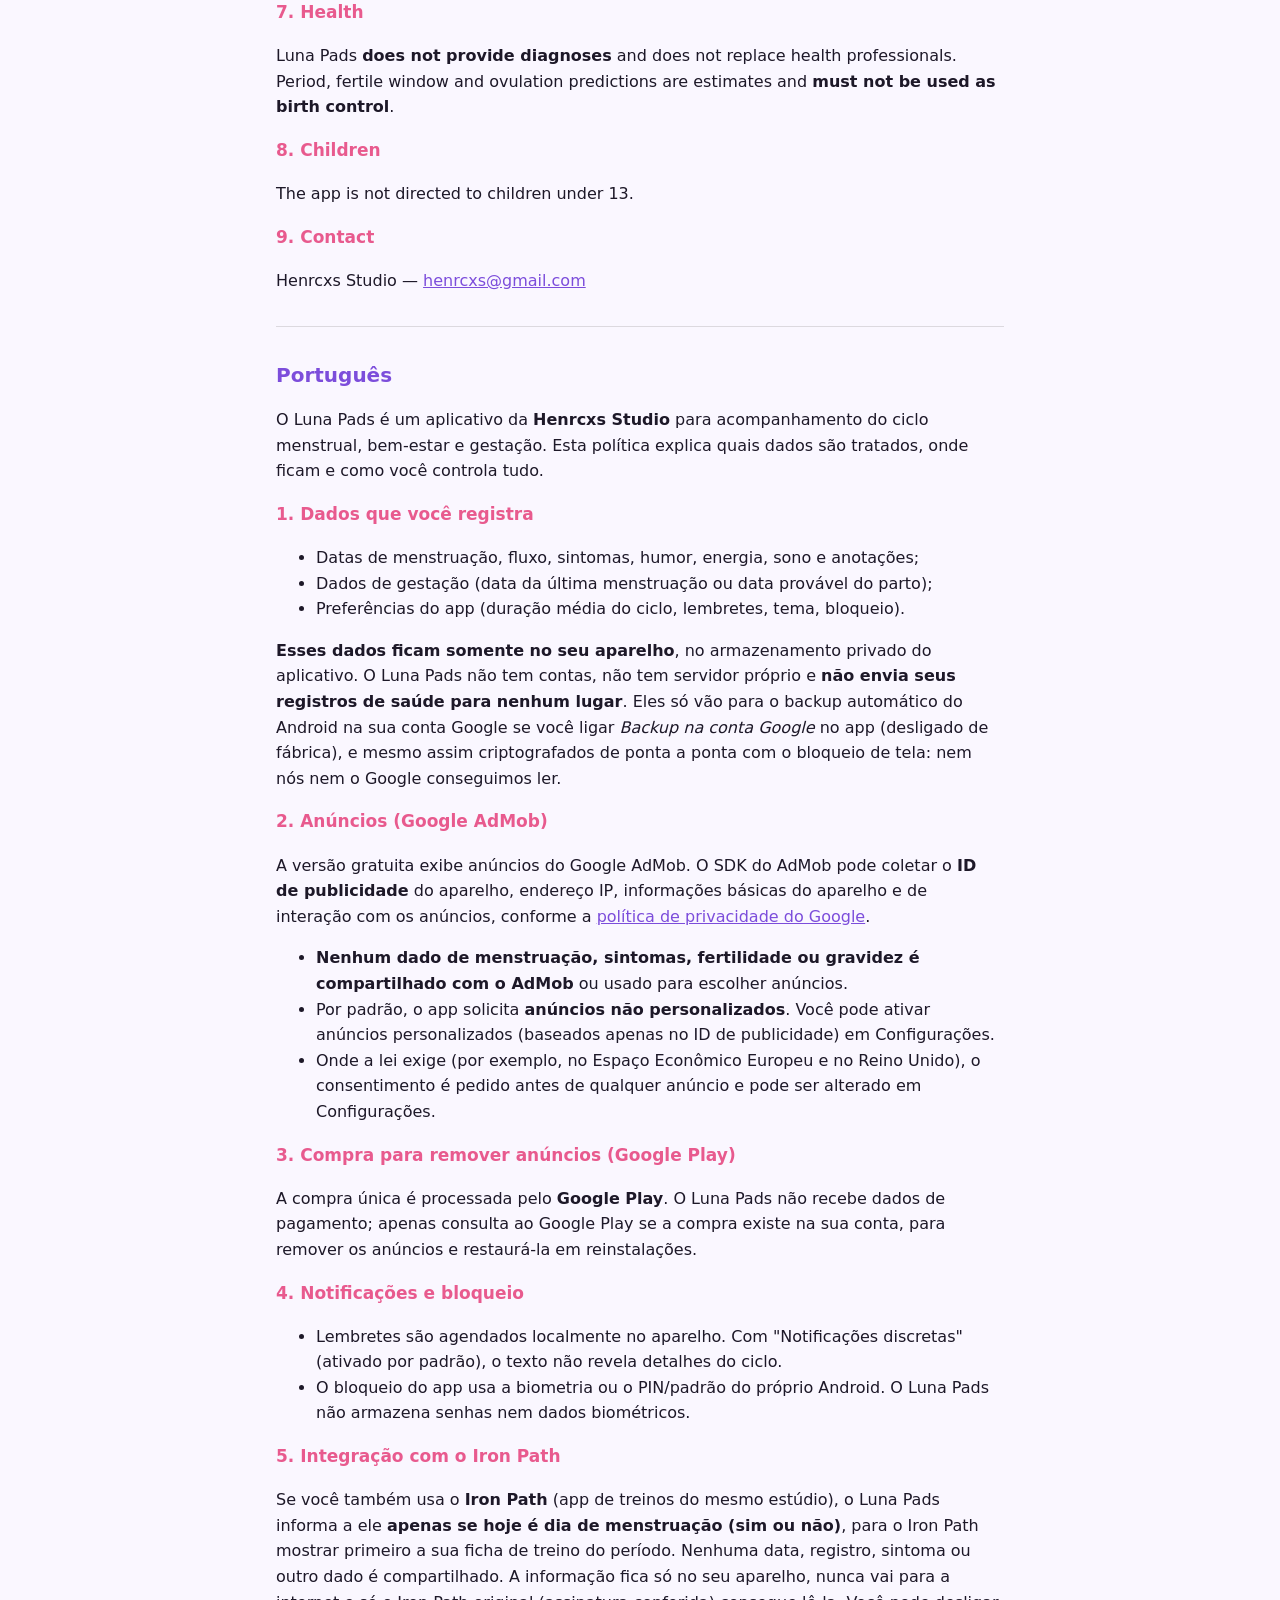
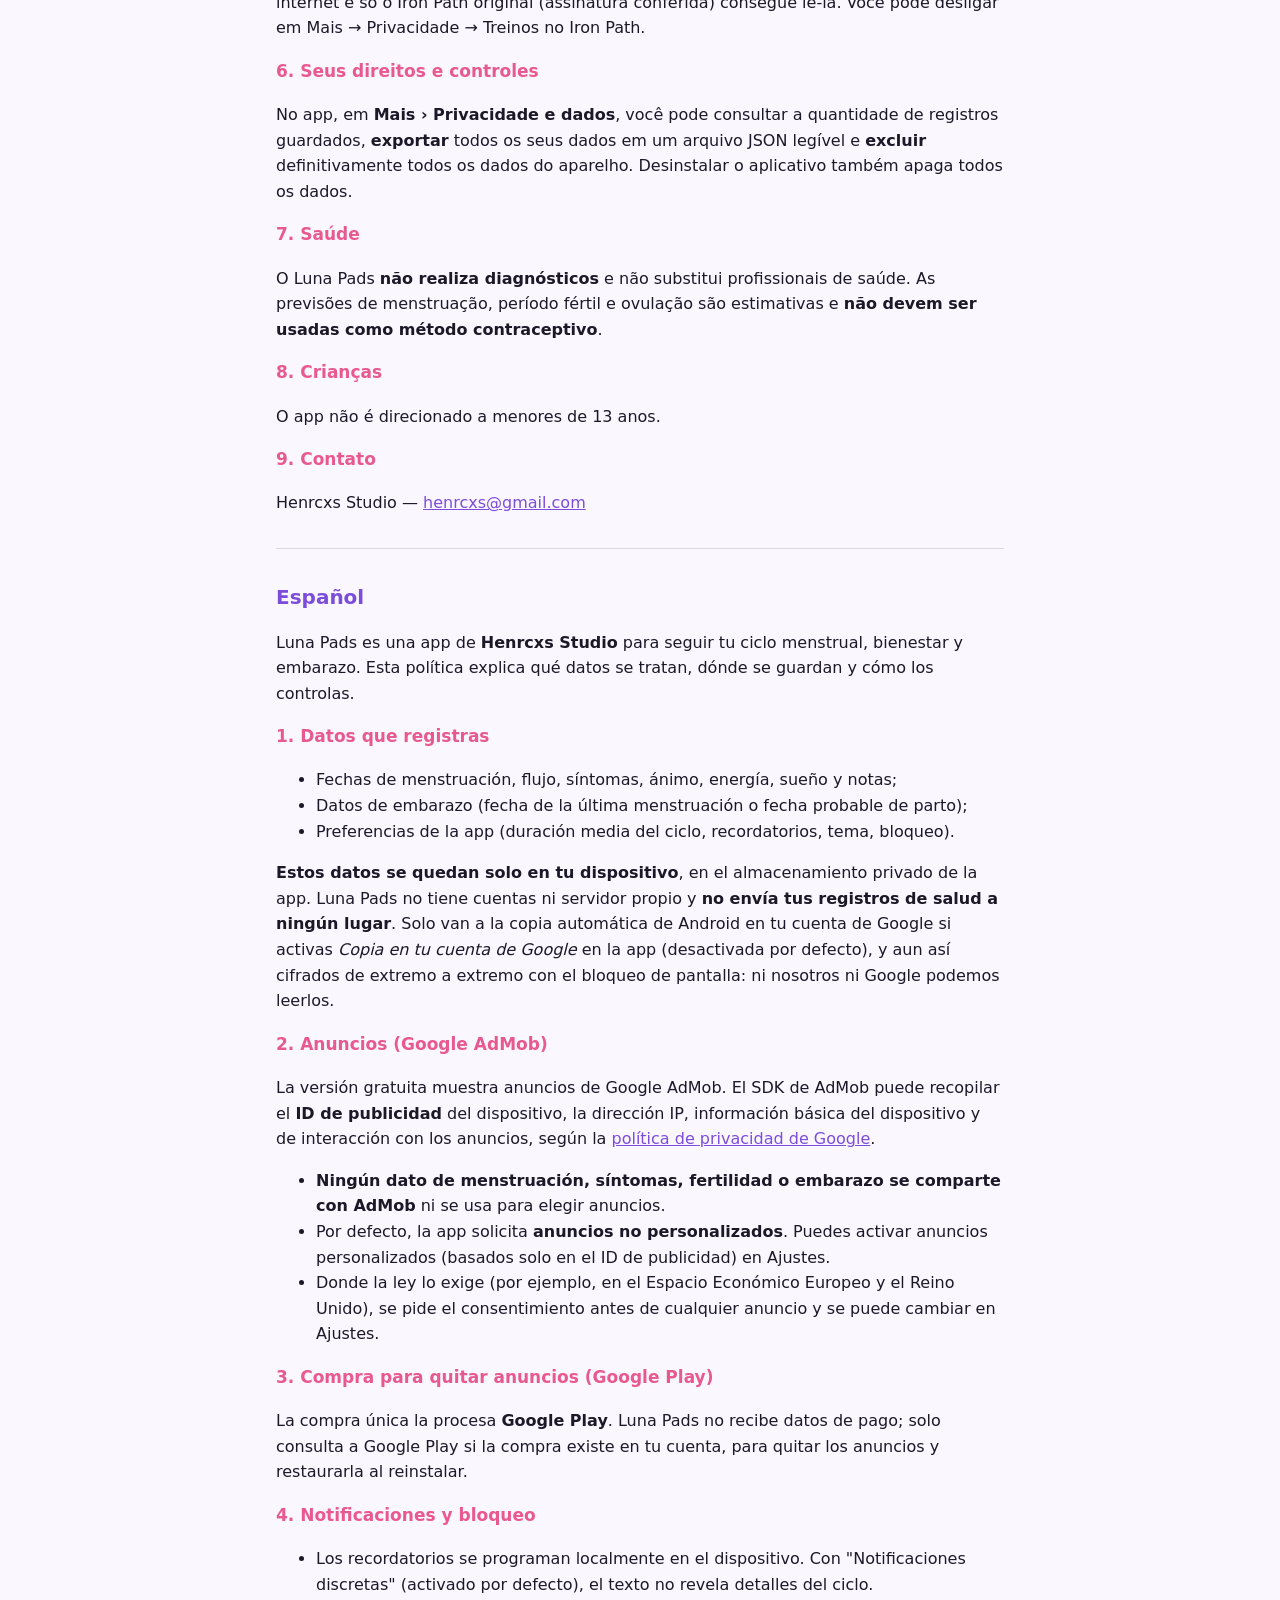
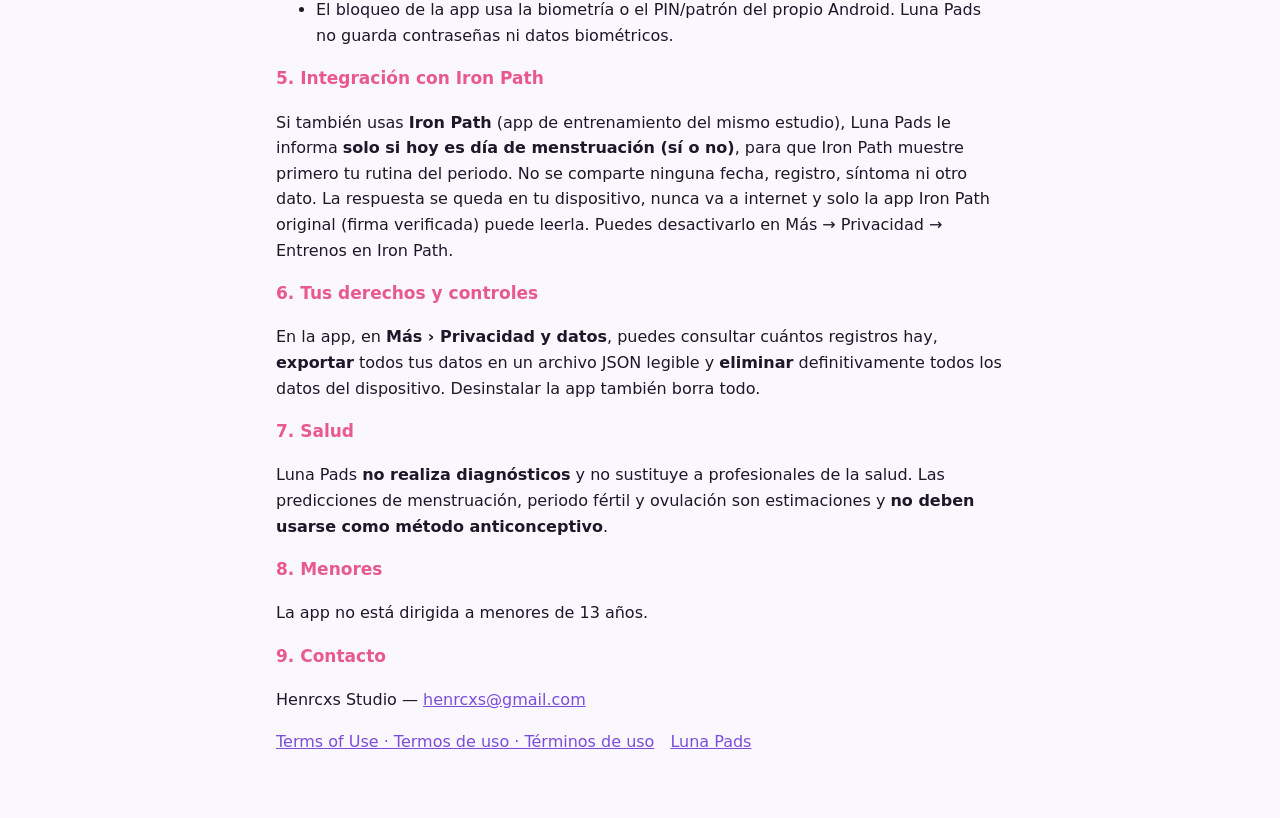
==== commit a4da9529: "Política: backup automático na conta Google (Android) Co-Authored-By: Claude Opus 5.5 <noreply@anthr" ====
--- a/privacy.html
+++ b/privacy.html
@@ -9,7 +9,7 @@
 <body>
 <main>
 <h1>Luna Pads – Privacy Policy</h1>
-<p class="muted">Last updated: October 20, 2026</p>
+<p class="muted">Last updated: November 2, 2026</p>
 <nav><a href="#en">English</a><a href="#pt">Português</a><a href="#es">Español</a></nav>
 
 <section id="en">
@@ -21,7 +21,7 @@
 <li>Pregnancy data (last menstrual period or due date);</li>
 <li>App preferences (average cycle length, reminders, theme, lock).</li>
 </ul>
-<p><strong>This data stays only on your device</strong>, in the app's private storage. Luna Pads has no accounts and no server, and <strong>does not send your health records anywhere</strong>. They are also excluded from Android's automatic cloud backup.</p>
+<p><strong>This data stays only on your device</strong>, in the app's private storage. Luna Pads has no accounts and no server, and <strong>does not send your health records anywhere</strong>. They only go to Android's automatic backup in your Google account if you turn on <em>Backup to your Google account</em> in the app (off by default), and then only end-to-end encrypted with your screen lock, so neither we nor Google can read them.</p>
 <h3>2. Ads (Google AdMob)</h3>
 <p>The free version shows Google AdMob ads. The AdMob SDK may collect the device <strong>advertising ID</strong>, IP address, basic device information and ad interactions, under <a href="https://policies.google.com/privacy">Google's privacy policy</a>.</p>
 <ul>
@@ -57,7 +57,7 @@
 <li>Dados de gestação (data da última menstruação ou data provável do parto);</li>
 <li>Preferências do app (duração média do ciclo, lembretes, tema, bloqueio).</li>
 </ul>
-<p><strong>Esses dados ficam somente no seu aparelho</strong>, no armazenamento privado do aplicativo. O Luna Pads não tem contas, não tem servidor próprio e <strong>não envia seus registros de saúde para nenhum lugar</strong>. Eles também não são incluídos no backup automático na nuvem do Android.</p>
+<p><strong>Esses dados ficam somente no seu aparelho</strong>, no armazenamento privado do aplicativo. O Luna Pads não tem contas, não tem servidor próprio e <strong>não envia seus registros de saúde para nenhum lugar</strong>. Eles só vão para o backup automático do Android na sua conta Google se você ligar <em>Backup na conta Google</em> no app (desligado de fábrica), e mesmo assim criptografados de ponta a ponta com o bloqueio de tela: nem nós nem o Google conseguimos ler.</p>
 <h3>2. Anúncios (Google AdMob)</h3>
 <p>A versão gratuita exibe anúncios do Google AdMob. O SDK do AdMob pode coletar o <strong>ID de publicidade</strong> do aparelho, endereço IP, informações básicas do aparelho e de interação com os anúncios, conforme a <a href="https://policies.google.com/privacy?hl=pt-BR">política de privacidade do Google</a>.</p>
 <ul>
@@ -93,7 +93,7 @@
 <li>Datos de embarazo (fecha de la última menstruación o fecha probable de parto);</li>
 <li>Preferencias de la app (duración media del ciclo, recordatorios, tema, bloqueo).</li>
 </ul>
-<p><strong>Estos datos se quedan solo en tu dispositivo</strong>, en el almacenamiento privado de la app. Luna Pads no tiene cuentas ni servidor propio y <strong>no envía tus registros de salud a ningún lugar</strong>. Tampoco se incluyen en la copia de seguridad automática en la nube de Android.</p>
+<p><strong>Estos datos se quedan solo en tu dispositivo</strong>, en el almacenamiento privado de la app. Luna Pads no tiene cuentas ni servidor propio y <strong>no envía tus registros de salud a ningún lugar</strong>. Solo van a la copia automática de Android en tu cuenta de Google si activas <em>Copia en tu cuenta de Google</em> en la app (desactivada por defecto), y aun así cifrados de extremo a extremo con el bloqueo de pantalla: ni nosotros ni Google podemos leerlos.</p>
 <h3>2. Anuncios (Google AdMob)</h3>
 <p>La versión gratuita muestra anuncios de Google AdMob. El SDK de AdMob puede recopilar el <strong>ID de publicidad</strong> del dispositivo, la dirección IP, información básica del dispositivo y de interacción con los anuncios, según la <a href="https://policies.google.com/privacy?hl=es">política de privacidad de Google</a>.</p>
 <ul>
